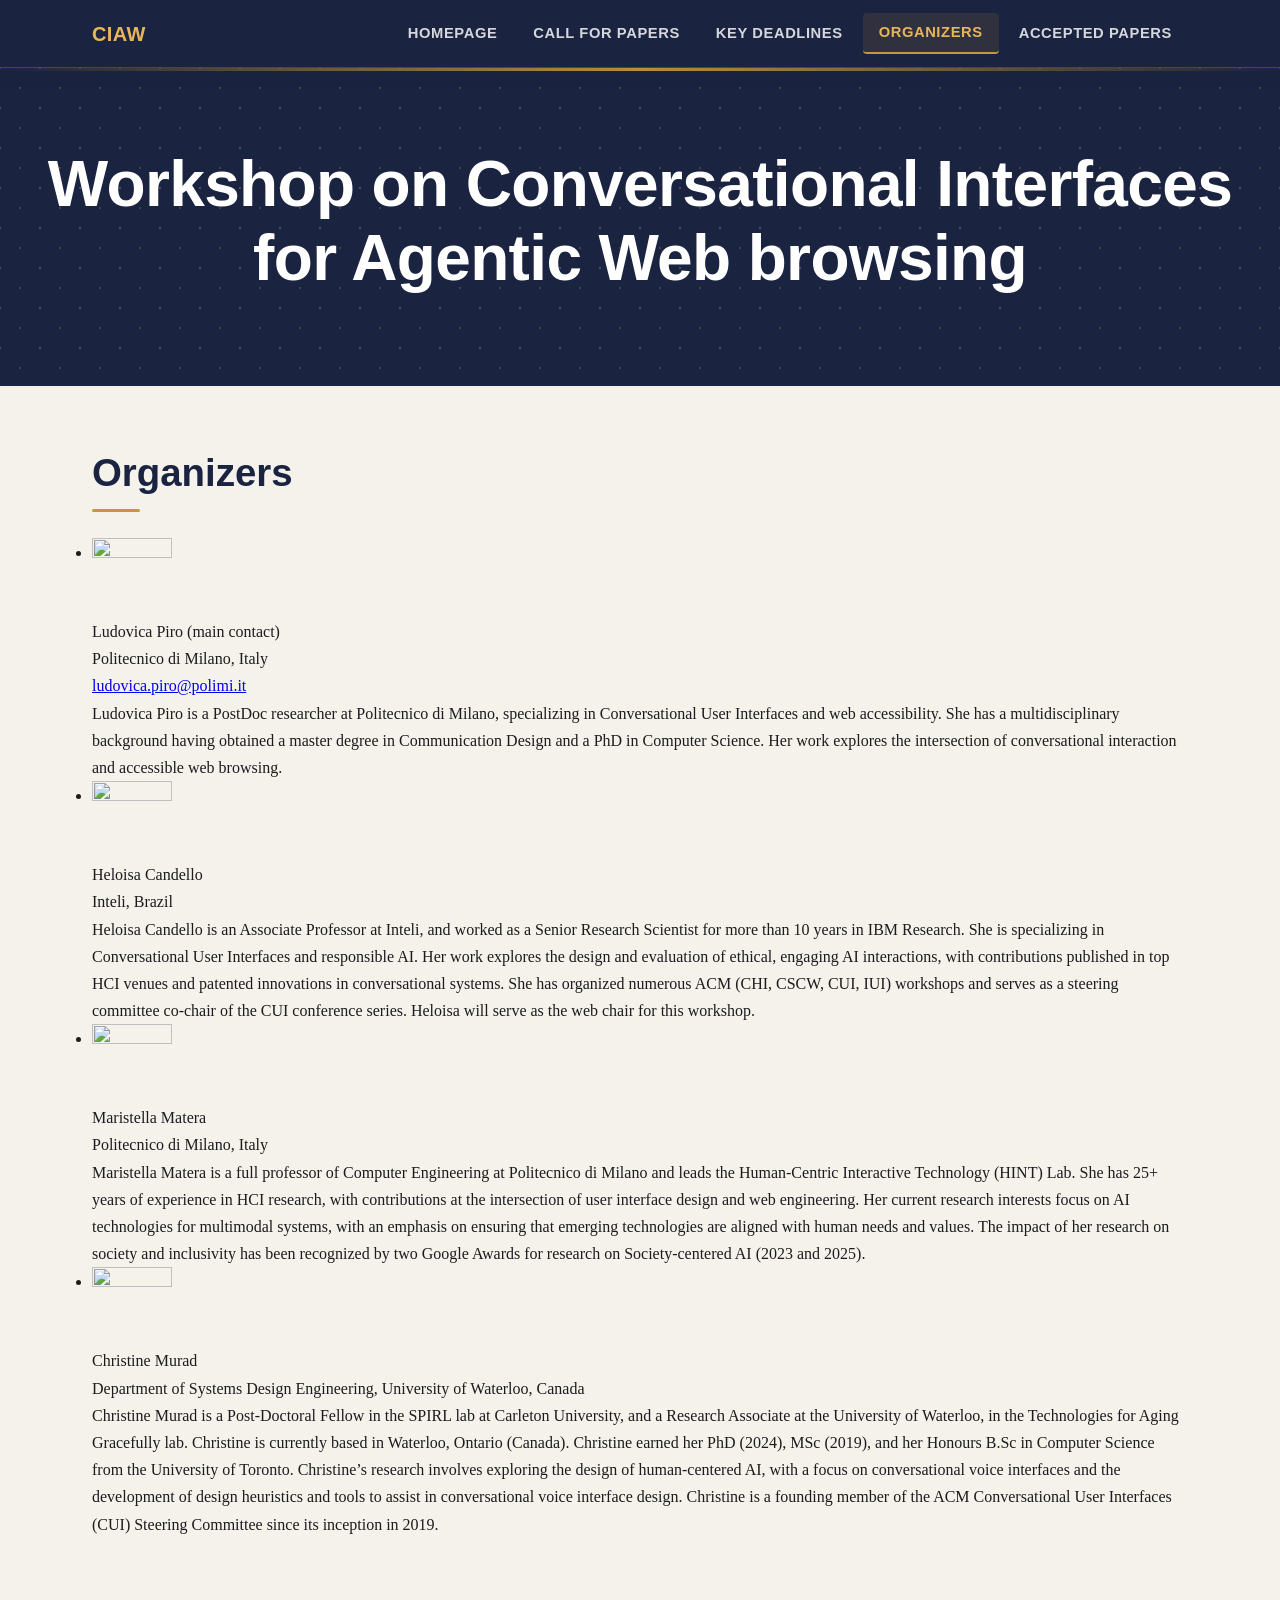
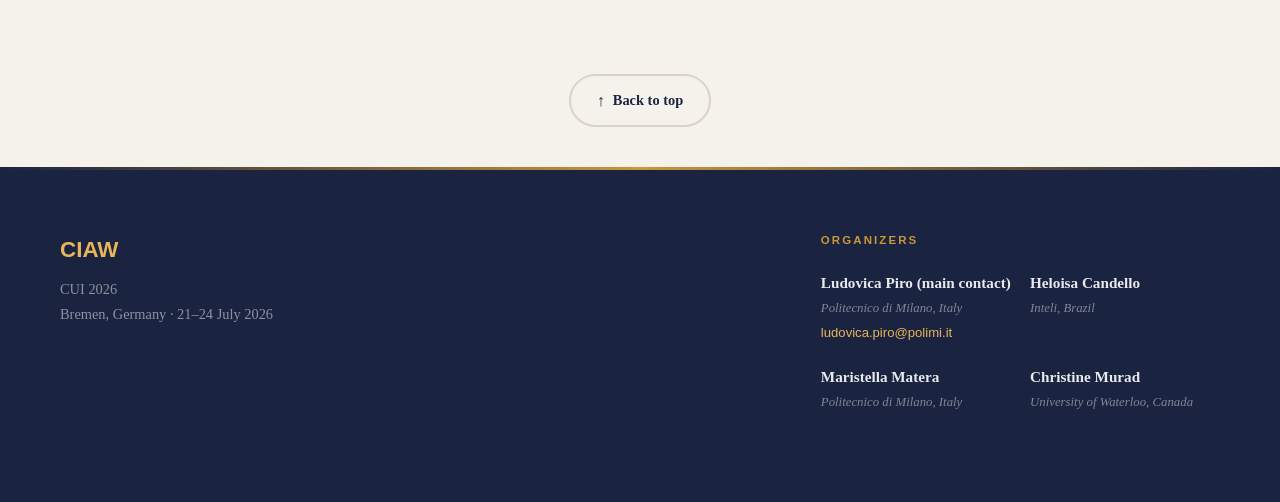
==== organizers.html @ 2f8a28eb "created organizers page" ====
<!DOCTYPE html>
<html lang="en">
<head>
  <meta charset="UTF-8" />
  <meta name="viewport" content="width=device-width, initial-scale=1.0" />
  <meta name="description" content="This workshop aims to advance a research agenda for understanding how to design inclusive conversational web browsing, identifying key design challenges, opportunities, and open questions for the CUI community." />
  <title>Workshop proceedings</title>
  <link rel="stylesheet" href="./stylesheet.css" />
</head>

<body>

  <!-- ── Skip Navigation (WCAG 2.4.1) ─────────────────────────── -->
  <a class="skip-link" href="#main-content">Skip to main content</a>

  <!-- ── Top Navigation ──────────────────────────────────────────── -->
  <nav class="site-nav">
    <div class="nav-inner">

      <!-- Site Name / Logo -->
      <a class="site-name" href="index.html" aria-label="Go to homepage">
        CIAW
      </a>

      <!-- Mobile Toggle -->
      <button
        class="nav-toggle"
        aria-controls="primary-nav-links"
        aria-expanded="false"
        aria-label="Toggle navigation menu"
        type="button"
      >
        <span class="icon-open"  aria-hidden="true">☰</span>
        <span class="icon-close" aria-hidden="true">✕</span>
      </button>

      <!-- Nav Links -->
      <ul class="nav-links" id="primary-nav-links" role="list">
        <li><a href="index.html" data-section="top">Homepage</a></li>
        <li><a href="index.html#call-for-papers" data-section="call-for-papers">Call for papers</a></li>
        <li><a href="index.html#key-deadlines" data-section="key-deadlines"> Key deadlines</a></li>
        <li><a href="organizers.html" data-page="organizers.html">Organizers</a></li>
        <li><a href="procedings.html" data-page="procedings.html">Accepted papers</a></li>
      </ul>

    </div>
  </nav>

  <!-- ── Hero Header ──────────────────────────────────────────────── -->
  <header class="site-header">
    <div class="header-inner">
       <!--<span class="header-eyebrow" aria-label="Conference edition">International Symposium · 2026 Edition</span>-->

      <h1 class="header-title">
        Workshop on Conversational Interfaces for Agentic Web browsing
      </h1>

      <!--<p class="header-subtitle">
        A premier venue for researchers and practitioners to share advances in interaction design,
        accessibility, and intelligent systems.
      </p>

      <div class="header-meta" aria-label="Event details">
        <span>15–17 September 2026</span>
        <span>Milan, Italy</span>
        <span>Hybrid Event</span>
      </div>-->
    </div>
  </header>

  <!-- ── Main Content ──────────────────────────────────────────────── -->
  <main id="main-content" class="site-main">
    
    <section
  id="organizers"
  class="content-section"
  aria-labelledby="organizers-heading"
>
<!--   <p class="section-label" aria-hidden="true">04 — The team</p> -->
  <h2 class="section-title" id="organizers-heading">Organizers</h2>

  <ul class="organizers-list" role="list">
    <li class="organizer-card">
      <img
        class="organizer-avatar"
        src="./images/Piro.JPEG"
        alt=""
        aria-hidden="true"
        width="80"
        height="80"
      >
      <div class="organizer-info">
        <p class="organizer-name">Ludovica Piro (main contact)</p>
        <p class="organizer-role">Politecnico di Milano, Italy</p>
        <a id="main-contact" href="mailto:ludovica.piro@polimi.it">
                ludovica.piro@polimi.it
              </a>
        <p class="organizer-bio">Ludovica Piro is a PostDoc researcher at Politecnico di Milano, specializing in Conversational User Interfaces and web accessibility. She has a multidisciplinary background having obtained a master degree in Communication Design and a PhD in Computer Science. Her work explores the intersection of conversational interaction and accessible web browsing.</p>
      </div>
    </li>

    <li class="organizer-card">
      <img
        class="organizer-avatar"
        src="./images/Candello.JPEG"
        alt=""
        aria-hidden="true"
        width="80"
        height="80"
      >
      <div class="organizer-info">
        <p class="organizer-name">Heloisa Candello</p>
        <p class="organizer-role">Inteli, Brazil</p>
        <p class="organizer-bio">Heloisa Candello is an Associate Professor at Inteli, and worked as a Senior Research Scientist for more than 10 years in IBM Research. She is specializing in Conversational User Interfaces and responsible AI. Her work explores the design and evaluation of ethical, engaging AI interactions, with contributions published in top HCI venues and patented innovations in conversational systems. She has organized numerous ACM (CHI, CSCW, CUI, IUI) workshops and serves as a steering committee co-chair of the CUI conference series. Heloisa will serve as the web chair for this workshop.</p>
      </div>
    </li>

    <li class="organizer-card">

         <img
        class="organizer-avatar"
        src="./images/Matera.JPEG"
        alt=""
        aria-hidden="true"
        width="80"
        height="80"
      >

        <div class="organizer-info">
            <p class="organizer-name">Maristella Matera</p>
            <p class="organizer-role">Politecnico di Milano, Italy</p>
            <p class="organizer-bio">Maristella Matera is a full professor of Computer Engineering at Politecnico di Milano and leads the Human-Centric Interactive Technology (HINT) Lab. She has 25+ years of experience in HCI research, with contributions at the intersection of user interface design and web engineering. Her current research interests focus on AI technologies for multimodal systems, with an emphasis on ensuring that emerging technologies are aligned with human needs and values. The impact of her research on society and inclusivity has been recognized by two Google Awards for research on Society-centered AI (2023 and 2025).</p>
          </div>
    </li>

    <li class="organizer-card">
      <img
        class="organizer-avatar"
        src="./images/Murad.JPEG"
        alt=""
        aria-hidden="true"
        width="80"
        height="80"
      >
      <div class="organizer-info">
        <p class="organizer-name">Christine Murad</p>
        <p class="organizer-role">Department of Systems Design Engineering, University of Waterloo, Canada</p>
        <p class="organizer-bio">Christine Murad is a Post-Doctoral Fellow in the SPIRL lab at Carleton University, and a Research Associate at the University of Waterloo, in the Technologies for Aging Gracefully lab. Christine is currently based in Waterloo, Ontario (Canada). Christine earned her PhD (2024), MSc (2019), and her Honours B.Sc in Computer Science from the University of Toronto. Christine’s research involves exploring the design of human-centered AI, with a focus on conversational voice interfaces and the development of design heuristics and tools to assist in conversational voice interface design. Christine is a founding member of the ACM Conversational User Interfaces (CUI) Steering Committee since its inception in 2019.</p>
      </div>
    </li>


    <!-- repeat for each organizer -->

  </ul>
</section>

  </main>

    <!-- ── Back to Top ─────────────────────────────────────────────── -->
  <div class="back-to-top-wrap">
    <a class="back-to-top" href="#" aria-label="Back to top of page">
      <span class="back-to-top-arrow" aria-hidden="true">↑</span>
      Back to top
    </a>
  </div>


  <!-- ── Footer ──────────────────────────────────────────────────── -->
  <footer class="site-footer" id="contacts-section" role="contentinfo">
    <div class="footer-inner">

      <div class="footer-top">

        <!-- Branding -->
        <div class="footer-brand">
          <p class="footer-brand-name">CIAW</p>
          <p class="footer-brand-desc">
            CUI 2026<br>
            Bremen, Germany · 21–24 July 2026
          </p>
        </div>

        <!-- Contacts -->
        <address>
          <p class="footer-contacts-title">Organizers</p>
          <ul class="contacts-list" role="list">

            <li class="contact-item">
              <span class="contact-name">Ludovica Piro <strong>(main contact)</strong></span>
              <span class="contact-role">Politecnico di Milano, Italy</span>
              <a class="contact-email" href="mailto:ludovica.piro@polimi.it">
                ludovica.piro@polimi.it
              </a>
            </li>

             <li class="contact-item">
              <span class="contact-name">Heloisa Candello</span>
              <span class="contact-role">Inteli, Brazil</span>
             <!--  <a class="contact-email" href="mailto:heloisacsp@gmail.com">
                heloisacsp@gmail.com
              </a> -->
            </li>

            <li class="contact-item">
              <span class="contact-name">Maristella Matera</span>
              <span class="contact-role">Politecnico di Milano, Italy</span>
             <!--  <a class="contact-email" href="mailto:maristella.matera@polimi.it">
                maristella.matera@polimi.it
              </a> -->
            </li>

            <li class="contact-item">
              <span class="contact-name">Christine Murad</span>
              <span class="contact-role">University of Waterloo, Canada</span>
             <!--  <a class="contact-email" href="mailto:c2murad@uwaterloo.ca">
                c2murad@uwaterloo.ca
              </a> -->
            </li>

          </ul>
        </address>

      </div>

    </div>
  </footer>


   <!-- ── Accessible Mobile Nav Script ──────────────────────────── -->
  <script>
    (function () {
      const toggle = document.querySelector('.nav-toggle');
      const navLinks = document.getElementById('primary-nav-links');

      if (!toggle || !navLinks) return;

      toggle.addEventListener('click', function () {
        const expanded = this.getAttribute('aria-expanded') === 'true';
        this.setAttribute('aria-expanded', String(!expanded));
        navLinks.classList.toggle('is-open', !expanded);
      });

      // Close menu on Escape
      document.addEventListener('keydown', function (e) {
        if (e.key === 'Escape' && navLinks.classList.contains('is-open')) {
          toggle.setAttribute('aria-expanded', 'false');
          navLinks.classList.remove('is-open');
          toggle.focus();
        }
      });

      // Close menu when a link is clicked (mobile)
      navLinks.querySelectorAll('a').forEach(function (link) {
        link.addEventListener('click', function () {
          toggle.setAttribute('aria-expanded', 'false');
          navLinks.classList.remove('is-open');
        });
      });
    })();

        // ── Active nav link ──────────────────

    (function () {
  const links = document.querySelectorAll('#primary-nav-links a[data-page]');

  function setActiveFromURL() {
    const currentPage = window.location.pathname.split('/').pop() || 'index.html';
    links.forEach(function (link) {
      if (link.getAttribute('data-page') === currentPage) {
        link.setAttribute('aria-current', 'page');
      } else {
        link.removeAttribute('aria-current');
      }
    });
  }

  setActiveFromURL();
  window.addEventListener('popstate', setActiveFromURL);
})();

  </script>

</body>
</html>
---- stylesheet.css ----
/* ─── Design Tokens ─────────────────────────────────────────── */
    :root {
      --clr-bg:          #F5F2EB;
      --clr-surface:     #FFFDF8;
      --clr-navy:        #1A2340;
      --clr-navy-light:  #263059;
      --clr-navy-xlight: #3e4b7d;
      --clr-gold:        #C9963A;
      --clr-gold-light:  #E8B55A;
      --clr-text:        #1C1C1E;
      --clr-text-muted:  #5A5A60;
      --clr-border:      #D9D4C7;
      --clr-focus:       #C9963A;

      /*--font-display:    'Playfair Display', Georgia, serif;*/
      --font-display: 'Manrope', 'Arial', sans-serif;
      --font-body:       'Source Serif 4', 'Georgia', serif;
      --font-mono:       'Manrope', 'Arial', sans-serif;

      --radius-sm:  4px;
      --radius-md:  8px;
      --radius-lg:  16px;

      --shadow-sm:  0 1px 3px rgba(26,35,64,0.08);
      --shadow-md:  0 4px 16px rgba(26,35,64,0.12);
      --shadow-lg:  0 12px 40px rgba(26,35,64,0.16);

      --nav-height: 68px;
    }

    /* ─── Reset & Base ──────────────────────────────────────────── */
    *, *::before, *::after {
      box-sizing: border-box;
      margin: 0;
      padding: 0;
    }

    html {
      scroll-behavior: smooth;
      font-size: 16px;
    }

    body {
      background-color: var(--clr-bg);
      color: var(--clr-text);
      font-family: var(--font-body);
      line-height: 1.7;
      -webkit-font-smoothing: antialiased;
    }

    img { max-width: 100%; height: auto; display: block; }

    /* ─── Focus Visible (WCAG 2.4.7) ───────────────────────────── */
    :focus-visible {
      outline: 3px solid var(--clr-focus);
      outline-offset: 3px;
      border-radius: var(--radius-sm);
    }

    /* Remove default focus for mouse users */
    :focus:not(:focus-visible) {
      outline: none;
    }

    /* ─── Skip Navigation Link (WCAG 2.4.1) ────────────────────── */
    .skip-link {
      position: absolute;
      top: -100%;
      left: 1rem;
      z-index: 9999;
      padding: 0.6rem 1.2rem;
      background: var(--clr-navy);
      color: #fff;
      font-family: var(--font-body);
      font-size: 0.9rem;
      font-weight: 600;
      border-radius: 0 0 var(--radius-md) var(--radius-md);
      text-decoration: none;
      transition: top 0.2s;
    }
    .skip-link:focus {
      top: 0;
    }



    /* ─── Google Fonts ──────────────────────────────────────────── */
    @import url('https://fonts.googleapis.com/css2?family=Playfair+Display:ital,wght@0,400;0,600;0,700;1,400&family=Source+Serif+4:ital,opsz,wght@0,8..60,300;0,8..60,400;0,8..60,600;1,8..60,300&family=JetBrains+Mono:wght@400;600&display=swap');

    /* ─── Top Navigation ────────────────────────────────────────── */
    .site-nav {
      position: sticky;
      top: 0;
      z-index: 100;
      height: var(--nav-height);
      background-color: var(--clr-navy);
      border-bottom: 1px solid rgba(201,150,58,0.3);
      box-shadow: var(--shadow-md);
    }

    .nav-inner {
      max-width: 1160px;
      margin: 0 auto;
      padding: 0 2rem;
      height: 100%;
      display: flex;
      align-items: center;
      justify-content: space-between;
      gap: 2rem;
    }

    .site-name {
      font-family: var(--font-display);
      font-size: 1.25rem;
      font-weight: 700;
      color: var(--clr-gold-light);
      text-decoration: none;
      letter-spacing: 0.02em;
      white-space: nowrap;
    }
    .site-name:hover { color: #fff; }

    /* Hamburger (mobile) */
    .nav-toggle {
      display: none;
      background: none;
      border: 2px solid var(--clr-gold-light);
      border-radius: var(--radius-sm);
      padding: 6px 10px;
      cursor: pointer;
      color: var(--clr-gold-light);
      font-size: 1.2rem;
      line-height: 1;
      transition: background 0.2s;
    }
    .nav-toggle:hover,
    .nav-toggle:focus-visible {
      background: rgba(201,150,58,0.15);
    }
    .nav-toggle[aria-expanded="true"] .icon-open  { display: none; }
    .nav-toggle[aria-expanded="false"] .icon-close { display: none; }

    .nav-links {
      display: flex;
      align-items: center;
      gap: 0.25rem;
      list-style: none;
    }

    .nav-links a {
      display: inline-block;
      padding: 0.45rem 1rem;
      font-family: var(--font-display);
      font-size: 0.92rem;
      font-weight: 600;
      color: rgba(255,255,255,0.82);
      text-decoration: none;
      letter-spacing: 0.04em;
      text-transform: uppercase;
      border-radius: var(--radius-sm);
      transition: color 0.2s, background 0.2s;
    }

    .nav-links a:hover,
    .nav-links a[aria-current="page"] {
      color: var(--clr-gold-light);
      background: rgba(201,150,58,0.12);
    }

    .nav-links a[aria-current="page"] {
      border-bottom: 2px solid var(--clr-gold);
    }

    /* ─── Hero / Header ─────────────────────────────────────────── */
    .site-header {
      background-color: var(--clr-navy);
      position: relative;
      overflow: hidden;
      padding: 5rem 2rem 4.5rem;
      text-align: center;
    }

    /* Subtle decorative pattern */
    /*.site-header::before {
      content: '';
      position: absolute;
      inset: 0;
      background-image:
        radial-gradient(circle at 20% 50%, rgba(201,150,58,0.2) 0%, transparent 55%),
        radial-gradient(circle at 80% 30%, rgba(201,150,58,0.2) 0%, transparent 50%);
      pointer-events: none;
    }*/
        .site-header::before {
      content: '';
      position: absolute;
      inset: 0;
      opacity: 0.2;
      background-image:
        radial-gradient(var(--clr-gold-light) 1px, transparent 1px),
        radial-gradient(var(--clr-bg) 1px, var(--clr-navy) 1px);
      background-size: 40px 40px;
      background-position: 0 0, 20px 20px;
      pointer-events: none;
    }



    /* Thin gold top border */
    .site-header::after {
      content: '';
      position: absolute;
      top: 0; left: 0; right: 0;
      height: 3px;
      background: linear-gradient(90deg, transparent, var(--clr-gold), transparent);
    }

    .header-inner {
      position: relative;
      max-width: 1400px;
      margin: 0 auto;
    }

    .header-eyebrow {
      display: inline-block;
      font-family: var(--font-mono);
      font-size: 0.78rem;
      font-weight: 600;
      letter-spacing: 0.18em;
      text-transform: uppercase;
      color: var(--clr-gold);
      border: 1px solid rgba(201,150,58,0.4);
      padding: 0.3rem 0.9rem;
      border-radius: 100px;
      margin-bottom: 1.8rem;
    }

    .header-title {
      font-family: var(--font-display);
      font-size: clamp(2.2rem, 6vw, 4rem);
      font-weight: 700;
      color: #FFFFFF;
      line-height: 1.15;
      letter-spacing: -0.01em;
      margin-bottom: 1.2rem;
      
    }

    .header-title em {
      font-style: italic;
      color: var(--clr-gold-light);
    }

    .header-subtitle {
      font-size: clamp(1rem, 2.5vw, 1.2rem);
      font-weight: 300;
      color: rgba(255,255,255,0.68);
      max-width: 560px;
      margin: 0 auto 2.4rem;
      line-height: 1.65;
    }

    .header-meta {
      display: flex;
      align-items: center;
      justify-content: center;
      flex-wrap: wrap;
      gap: 1.5rem;
      font-family: var(--font-mono);
      font-size: 0.82rem;
      color: rgba(255,255,255,0.5);
    }

    .header-meta span {
      display: flex;
      align-items: center;
      gap: 0.4rem;
    }

    .header-meta span::before {
      content: '◆';
      color: var(--clr-gold);
      font-size: 0.5rem;
    }

    /* ─── Main Layout ───────────────────────────────────────────── */
    .site-main {
      max-width: 1160px;
      margin: 0 auto;
      padding: 4rem 2rem 6rem;
      display: flex;
      flex-direction: column;
      gap: 5rem;
    }

    /* ─── Section Shared Styles ─────────────────────────────────── */
    .content-section {
      scroll-margin-top: calc(var(--nav-height) + 1.5rem);
    }

    .section-label {
      font-family: var(--font-mono);
      font-size: 0.72rem;
      font-weight: 600;
      letter-spacing: 0.2em;
      text-transform: uppercase;
      color: var(--clr-gold);
      margin-bottom: 0.6rem;
    }

    .section-title {
      font-family: var(--font-display);
      font-size: clamp(1.6rem, 4vw, 2.4rem);
      font-weight: 700;
      color: var(--clr-navy);
      line-height: 1.2;
      margin-bottom: 1.6rem;
      position: relative;
      padding-bottom: 1rem;
    }

    .section-title::after {
      content: '';
      position: absolute;
      bottom: 0; left: 0;
      width: 48px;
      height: 3px;
      background: var(--clr-gold);
      border-radius: 2px;
    }

    .section-subtitle {
      font-family: var(--font-display);
      font-size: clamp(1.6rem, 2.7vw, 2.4rem);
      font-weight: 700;
      color: var(--clr-navy);
      position: relative;
      margin-top: 2rem;
    }

    .section-body {
      font-size: 1.05rem;
      color: var(--clr-text);
      line-height: 1.8;
      max-width: 80ch;
    }

    .section-body p + p {
      margin-top: 1rem;
    }

    /* ─── Section: Motivation ───────────────────────────────────── */
    #motivation {
      /*display: grid;
      grid-template-columns: 1fr 1fr;*/
      gap: 3rem 4rem;
      align-items: start;
    }

    #motivation .section-header { grid-column: 1 / -1; }

    .motivation-text { grid-column: 1 / 2; }
    .motivation-highlight {
      grid-column: 2 / 3;
      background: var(--clr-navy);
      border-radius: var(--radius-lg);
      padding: 2rem 2.2rem;
      color: rgba(255,255,255,0.85);
      position: relative;
      overflow: hidden;
    }

    .motivation-highlight::before {
      /*content: '"';*/
      position: absolute;
      top: -0.5rem; left: 1rem;
      font-family: var(--font-display);
      font-size: 8rem;
      color: rgba(201,150,58,0.15);
      line-height: 1;
      pointer-events: none;
      aria-hidden: true;
    }

    .motivation-quote {
      /*font-family: var(--font-display);*/
      font-weight: regular;
      font-size: 1.15rem;
      line-height: 1.65;
      color: rgba(255,255,255,0.9);
      position: relative;
      z-index: 1;
    }

    .motivation-quote-attr {
      display: block;
      margin-top: 1rem;
      font-family: var(--font-mono);
      font-style: normal;
      font-size: 0.78rem;
      letter-spacing: 0.1em;
      color: var(--clr-gold-light);
    }

    /* ─── Section: Call for Papers ──────────────────────────────── */
    .main-lists{
      margin-top: 1rem;
      margin-bottom: 1rem;
      padding-inline-start: 40px;
    }

    #call-for-papers .topics-grid {
      margin-top: 2rem;
      display: grid;
      grid-template-columns: repeat(auto-fill, minmax(230px, 1fr));
      gap: 1rem;
    }

    .topic-card {
      background: var(--clr-surface);
      border: 1px solid var(--clr-border);
      border-radius: var(--radius-md);
      padding: 1.4rem 1.6rem;
      transition: border-color 0.2s, box-shadow 0.2s, transform 0.2s;
    }

    .topic-card:hover {
      border-color: var(--clr-gold);
      box-shadow: var(--shadow-md);
      transform: translateY(-2px);
    }

    .topic-icon {
      font-size: 1.6rem;
      margin-bottom: 0.7rem;
      display: block;
    }

    .topic-name {
      font-family: var(--font-display);
      font-size: 1rem;
      font-weight: 600;
      color: var(--clr-navy);
      margin-bottom: 0.4rem;
    }

    .topic-desc {
      font-size: 0.88rem;
      color: var(--clr-text-muted);
      line-height: 1.55;
    }

    .cfp-cta {
      margin-top: 2.5rem;
      display: flex;
      align-items: center;
      gap: 1rem;
      flex-wrap: wrap;
    }

    .btn-primary {
      display: inline-flex;
      align-items: center;
      gap: 0.5rem;
      padding: 0.75rem 1.8rem;
      background: var(--clr-navy);
      color: #fff;
      font-family: var(--font-display);
      font-size: 0.95rem;
      font-weight: 600;
      text-decoration: none;
      border-radius: var(--radius-md);
      border: 2px solid var(--clr-navy);
      cursor: pointer;
      transition: background 0.2s, color 0.2s, transform 0.15s;
    }

    .btn-primary:hover {
      background: var(--clr-navy-light);
      transform: translateY(-1px);
    }

    .btn-outline {
      display: inline-flex;
      align-items: center;
      gap: 0.5rem;
      padding: 0.75rem 1.8rem;
      background: transparent;
      color: var(--clr-navy);
      font-family: var(--font-display);
      font-size: 0.95rem;
      font-weight: 600;
      text-decoration: none;
      border-radius: var(--radius-md);
      border: 2px solid var(--clr-navy);
      cursor: pointer;
      transition: background 0.2s, color 0.2s, transform 0.15s;
    }

    .btn-outline:hover {
      background: var(--clr-navy);
      color: #fff;
      transform: translateY(-1px);
    }

        /* ─── Workshop Timeline ─────────────────────────────────────── */
    .timeline-section {
      margin-top: 3rem;
    }
 
    .timeline-intro {
      font-size: 1rem;
      margin-bottom: 2rem;
      max-width: 64ch;
    }
 
    .timeline {
      position: relative;
      list-style: none;
      padding-left: 0;
      max-width: 840px;
    }
 
    /* Vertical rule */
    .timeline::before {
      content: '';
      position: absolute;
      top: 12px;
      left: 11px;
      width: 2px;
      bottom: 12px;
      background: linear-gradient(to bottom, var(--clr-navy-xlight), var(--clr-gold));
      border-radius: 2px;
    }
 
    .timeline-item {
      position: relative;
      padding: 0 0 2rem 3rem;
      display: block;
    }
 
    .timeline-item:last-child {
      padding-bottom: 0;
    }
 
    /* Dot */
    .timeline-item::before {
      content: '';
      position: absolute;
      left: 5px;
      top: 5px;
      width: 14px;
      height: 14px;
      border-radius: 50%;
      background: var(--clr-surface);
      border: 2px solid var(--clr-gold);
      z-index: 1;
    }
 
    .timeline-item.timeline-break::before {
      background: var(--clr-border);
      border-color: var(--clr-border);
    }
 
    .timeline-content {
      padding: 1rem 1.4rem;
      background: var(--clr-surface);
      border: 1px solid var(--clr-border);
      border-radius: var(--radius-md);
      transition: border-color 0.2s, box-shadow 0.2s;
    }
 
    .timeline-item:not(.timeline-break) .timeline-content:hover {
      border-color: var(--clr-gold);
      box-shadow: var(--shadow-sm);
    }
 
    .timeline-item.timeline-break .timeline-content {
      background: transparent;
      border-style: dashed;
    }
 
    .timeline-duration {
      display: inline-block;
      font-family: var(--font-mono);
      font-size: 0.72rem;
      font-weight: 600;
      letter-spacing: 0.08em;
      color: var(--clr-navy-xlight);
      margin-bottom: 0.3rem;
    }
 
    .timeline-title {
      font-family: var(--font-display);
      font-size: 1rem;
      font-weight: 600;
      color: var(--clr-navy);
      margin-bottom: 0.4rem;
    }
 
    .timeline-item.timeline-break .timeline-title {
      color: var(--clr-text-muted);
    }
 
    .timeline-desc {
      font-size: 0.9rem;
      color: var(--clr-text-muted);
      line-height: 1.6;
    }


    /* ─── Section: Key Deadlines ────────────────────────────────── */
    #key-deadlines .deadlines-table-wrap {
      margin-top: 2rem;
      overflow-x: auto;
      border-radius: var(--radius-lg);
      border: 1px solid var(--clr-border);
      box-shadow: var(--shadow-sm);
    }

    .deadlines-table {
      width: 100%;
      border-collapse: collapse;
      background: var(--clr-surface);
      font-size: 0.97rem;
    }

    .deadlines-table caption {
      /* Visually hidden but available to screen readers */
      position: absolute;
      width: 1px; height: 1px;
      padding: 0; margin: -1px;
      overflow: hidden;
      clip: rect(0,0,0,0);
      white-space: nowrap;
      border: 0;
    }

    .deadlines-table thead {
      background: var(--clr-navy);
      color: #fff;
    }

    .deadlines-table th {
      padding: 1rem 1.5rem;
      text-align: left;
      font-family: var(--font-display);
      font-size: 0.78rem;
      font-weight: 600;
      letter-spacing: 0.12em;
      text-transform: uppercase;
    }

    .deadlines-table td {
      padding: 1rem 1.5rem;
      border-bottom: 1px solid var(--clr-border);
      vertical-align: top;
    }

    .deadlines-table tbody tr:last-child td {
      border-bottom: none;
    }

    .deadlines-table tbody tr:hover {
      background: rgba(201,150,58,0.05);
    }

    .deadline-event {
      font-weight: 600;
      color: var(--clr-navy);
    }

    .deadline-note {
      font-size: 0.85rem;
      color: var(--clr-text-muted);
      margin-top: 0.15rem;
    }

    .deadline-date {
      font-family: var(--font-mono);
      font-size: 0.9rem;
      font-weight: 600;
      white-space: nowrap;
    }

    .badge {
      display: inline-block;
      padding: 0.2rem 0.7rem;
      border-radius: 100px;
      font-family: var(--font-mono);
      font-size: 0.72rem;
      font-weight: 600;
      letter-spacing: 0.05em;
      text-transform: uppercase;
    }

    .badge-upcoming { background: #FEF3CD; color: #92680A; }
    .badge-open     { background: #D4EDDA; color: #195C2A; }
    .badge-closed   { background: #F2F2F2; color: #6C757D; }

    /* ─── Footer ────────────────────────────────────────────────── */
    .site-footer {
      background-color: var(--clr-navy);
      color: rgba(255,255,255,0.75);
      padding: 4rem 2rem 2.5rem;
      position: relative;
      
    }

    address{font-style: normal;}

    .site-footer::before {
      content: '';
      position: absolute;
      top: 0; left: 0; right: 0;
      height: 3px;
      background: linear-gradient(90deg, transparent, var(--clr-gold), transparent);
    }

    .footer-inner {
      max-width: 1160px;
      margin: 0 auto;
    }

    .footer-top {
      display: grid;
      grid-template-columns: 1fr auto;
      gap: 3rem;
      margin-bottom: 3rem;
      align-items: start;
    }

    .footer-brand-name {
      font-family: var(--font-display);
      font-size: 1.4rem;
      font-weight: 700;
      color: var(--clr-gold-light);
      margin-bottom: 0.5rem;
    }

    .footer-brand-desc {
      font-size: 0.9rem;
      color: rgba(255,255,255,0.5);
      max-width: 36ch;
      min-width: 27ch;
    }

    .footer-contacts-title {
      font-family: var(--font-mono);
      font-weight: 700;
      font-size: 0.72rem;
      letter-spacing: 0.18em;
      text-transform: uppercase;
      color: var(--clr-gold);
      margin-bottom: 1.2rem;
    }

    .contacts-list {
      list-style: none;
      display: grid;
      grid-template-columns: 1fr 1fr;
      gap: 1.2rem;
    }

    .contact-item {
      display: flex;
      flex-direction: column;
      gap: 0.15rem;
    }

    .contact-name {
      font-weight: 600;
      color: rgba(255,255,255,0.9);
      font-size: 0.95rem;
    }

    .contact-role {
      font-size: 0.8rem;
      color: rgba(255,255,255,0.45);
      font-style: italic;
    }

    .contact-email {
      font-family: var(--font-mono);
      font-weight: 400;
      font-size: 0.82rem;
      color: var(--clr-gold-light);
      text-decoration: none;
      transition: color 0.2s;
    }

    .contact-email:hover {
      color: #fff;
      text-decoration: underline;
    }

    .contact-bio {
  font-size: 0.82rem;
  color: rgba(255,255,255,0.45);
  line-height: 1.55;
  margin-top: 0.35rem;
  padding-top: 0.35rem;
  border-top: 1px solid rgba(255,255,255,0.08);
}

    .footer-bottom {
      padding-top: 2rem;
      border-top: 1px solid rgba(255,255,255,0.1);
      display: flex;
      flex-wrap: wrap;
      gap: 1rem;
      align-items: center;
      justify-content: space-between;
      font-size: 0.82rem;
      color: rgba(255,255,255,0.35);
    }

    /* ─── Responsive ────────────────────────────────────────────── */
    @media (max-width: 768px) {
      .nav-toggle { display: flex; }

      .nav-links {
        display: none;
        position: absolute;
        top: var(--nav-height);
        left: 0; right: 0;
        background: var(--clr-navy-light);
        flex-direction: column;
        gap: 0;
        padding: 0.5rem 0;
        box-shadow: var(--shadow-lg);
        border-top: 1px solid rgba(201,150,58,0.2);
      }

      .nav-links.is-open {
        display: flex;
      }

      .nav-links li { width: 100%; }

      .nav-links a {
        display: block;
        padding: 0.85rem 1.5rem;
        border-radius: 0;
        font-size: 1rem;
        border-bottom: 1px solid rgba(255,255,255,0.05);
      }

      .nav-links a[aria-current="page"] {
        border-bottom: 1px solid rgba(255,255,255,0.05);
        border-left: 3px solid var(--clr-gold);
      }

      #motivation {
        grid-template-columns: 1fr;
      }
      .motivation-text,
      .motivation-highlight {
        grid-column: 1 / -1;
      }

      .footer-top {
        grid-template-columns: 1fr;
      }
    }

    @media (max-width: 480px) {
      .site-main { padding: 3rem 1.25rem 4rem; gap: 3.5rem; }
      .site-header { padding: 3.5rem 1.25rem 3rem; }
    }

        /* ─── Back to Top ───────────────────────────────────────────── */
    .back-to-top-wrap {
      display: flex;
      justify-content: center;
      padding: 2.5rem 2rem;
      background: var(--clr-bg);
    }
 
    .back-to-top {
      display: inline-flex;
      align-items: center;
      gap: 0.5rem;
      padding: 0.7rem 1.6rem;
      background: transparent;
      color: var(--clr-navy);
      font-family: var(--font-body);
      font-size: 0.9rem;
      font-weight: 600;
      text-decoration: none;
      border: 2px solid var(--clr-border);
      border-radius: 100px;
      transition: border-color 0.2s, background 0.2s, color 0.2s, transform 0.2s;
    }
 
    .back-to-top:hover {
      border-color: var(--clr-gold);
      background: var(--clr-navy);
      color: var(--clr-gold-light);
      transform: translateY(-2px);
    }
 
    .back-to-top-arrow {
      display: inline-block;
      font-size: 1rem;
      transition: transform 0.2s;
    }
 
    .back-to-top:hover .back-to-top-arrow {
      transform: translateY(-3px);
    }


    /* ─── Print ─────────────────────────────────────────────────── */
    @media print {
      .site-nav, .skip-link, .nav-toggle, .back-to-top-wrap { display: none; }
      .site-header { padding: 2rem; }
      .site-main   { padding: 2rem; }
      .site-footer { padding: 2rem; }
      .deadlines-table th { background: #333; -webkit-print-color-adjust: exact; }
    }
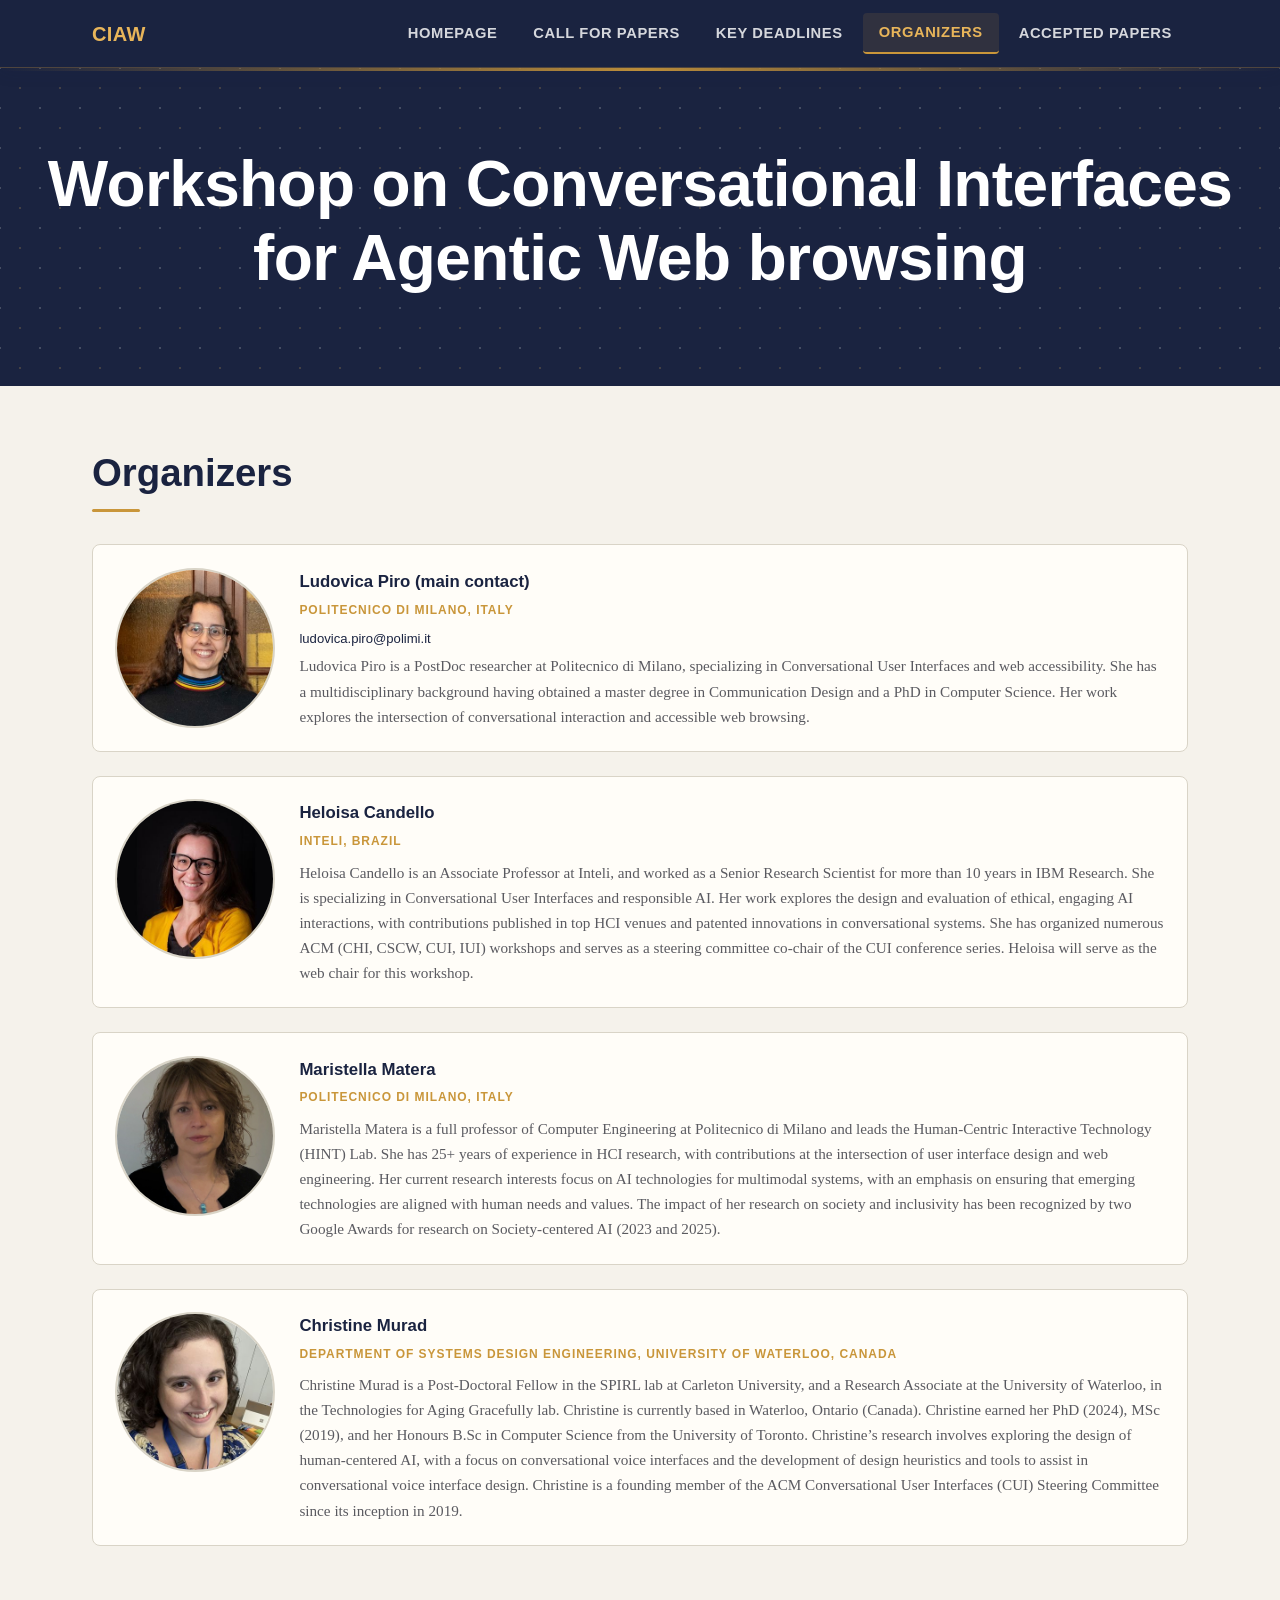
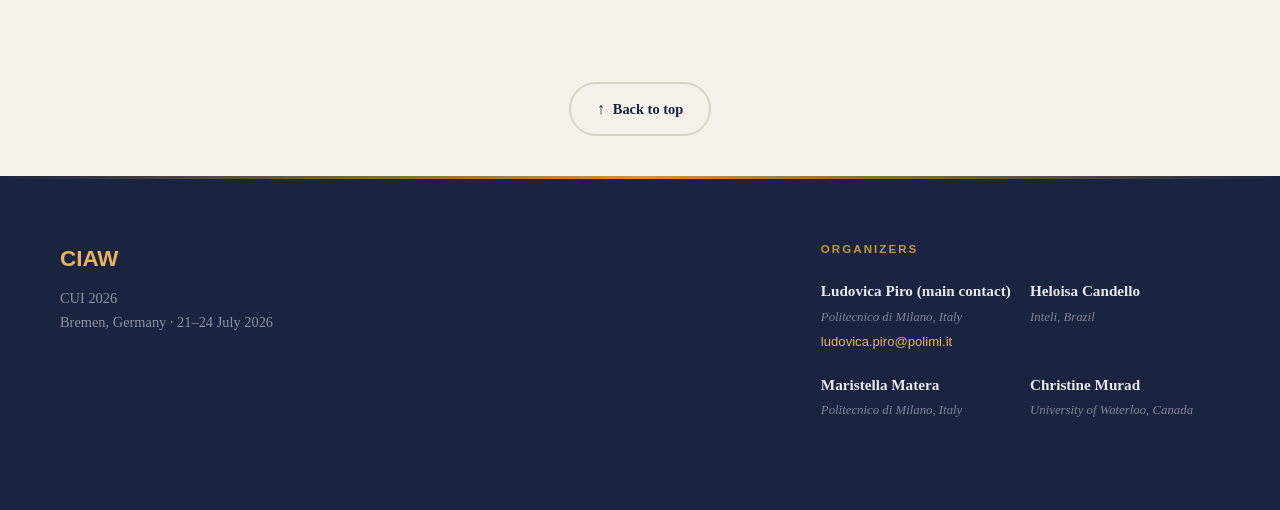
==== commit df247488: "fixed page title" ====
--- a/organizers.html
+++ b/organizers.html
@@ -4,7 +4,7 @@
   <meta charset="UTF-8" />
   <meta name="viewport" content="width=device-width, initial-scale=1.0" />
   <meta name="description" content="This workshop aims to advance a research agenda for understanding how to design inclusive conversational web browsing, identifying key design challenges, opportunities, and open questions for the CUI community." />
-  <title>Workshop proceedings</title>
+  <title>Workshop organizers</title>
   <link rel="stylesheet" href="./stylesheet.css" />
 </head>
 
--- a/stylesheet.css
+++ b/stylesheet.css
@@ -698,6 +698,78 @@
     .badge-open     { background: #D4EDDA; color: #195C2A; }
     .badge-closed   { background: #F2F2F2; color: #6C757D; }
 
+    /* ─── Organizers Section ────────────────────────────────────── */
+.organizers-list {
+  list-style: none;
+  display: flex;
+  flex-direction: column;
+  gap: 1.5rem;
+  margin-top: 2rem;
+}
+
+.organizer-card {
+  display: flex;
+  gap: 1.5rem;
+  align-items: flex-start;
+  background: var(--clr-surface);
+  border: 1px solid var(--clr-border);
+  border-radius: var(--radius-md);
+  padding: 1.4rem;
+  transition: border-color 0.2s, box-shadow 0.2s;
+}
+
+.organizer-card:hover {
+  border-color: var(--clr-gold);
+  box-shadow: var(--shadow-sm);
+}
+
+.organizer-avatar {
+  flex-shrink: 0;
+  width: 10em;
+  height: 10em;
+  border-radius: 50%;
+  object-fit: cover;
+  background: var(--clr-navy-light);
+  border: 2px solid var(--clr-border);
+}
+
+.organizer-info {
+  display: flex;
+  flex-direction: column;
+  gap: 0.2rem;
+}
+
+.organizer-name {
+  font-family: var(--font-display);
+  font-size: 1.05rem;
+  font-weight: 700;
+  color: var(--clr-navy);
+}
+
+.organizer-role {
+  font-family: var(--font-mono);
+  font-size: 0.75rem;
+  font-weight: 600;
+  letter-spacing: 0.08em;
+  text-transform: uppercase;
+  color: var(--clr-gold);
+  margin-bottom: 0.3rem;
+}
+
+.organizer-bio {
+  font-size: 0.95rem;
+  color: var(--clr-text-muted);
+  line-height: 1.65;
+}
+
+@media (max-width: 480px) {
+  .organizer-card {
+    flex-direction: column;
+    align-items: center;
+    text-align: center;
+  }
+}
+
     /* ─── Footer ────────────────────────────────────────────────── */
     .site-footer {
       background-color: var(--clr-navy);
@@ -802,6 +874,19 @@
   padding-top: 0.35rem;
   border-top: 1px solid rgba(255,255,255,0.08);
 }
+
+#main-contact {
+      font-family: var(--font-mono);
+      font-weight: 400;
+      font-size: 0.82rem;
+      color: var(--clr-navy);
+      text-decoration: none;
+      transition: color 0.2s;
+    }
+    #main-contact:hover {
+      color: var(--clr-focus);
+      text-decoration: underline;
+    }
 
     .footer-bottom {
       padding-top: 2rem;
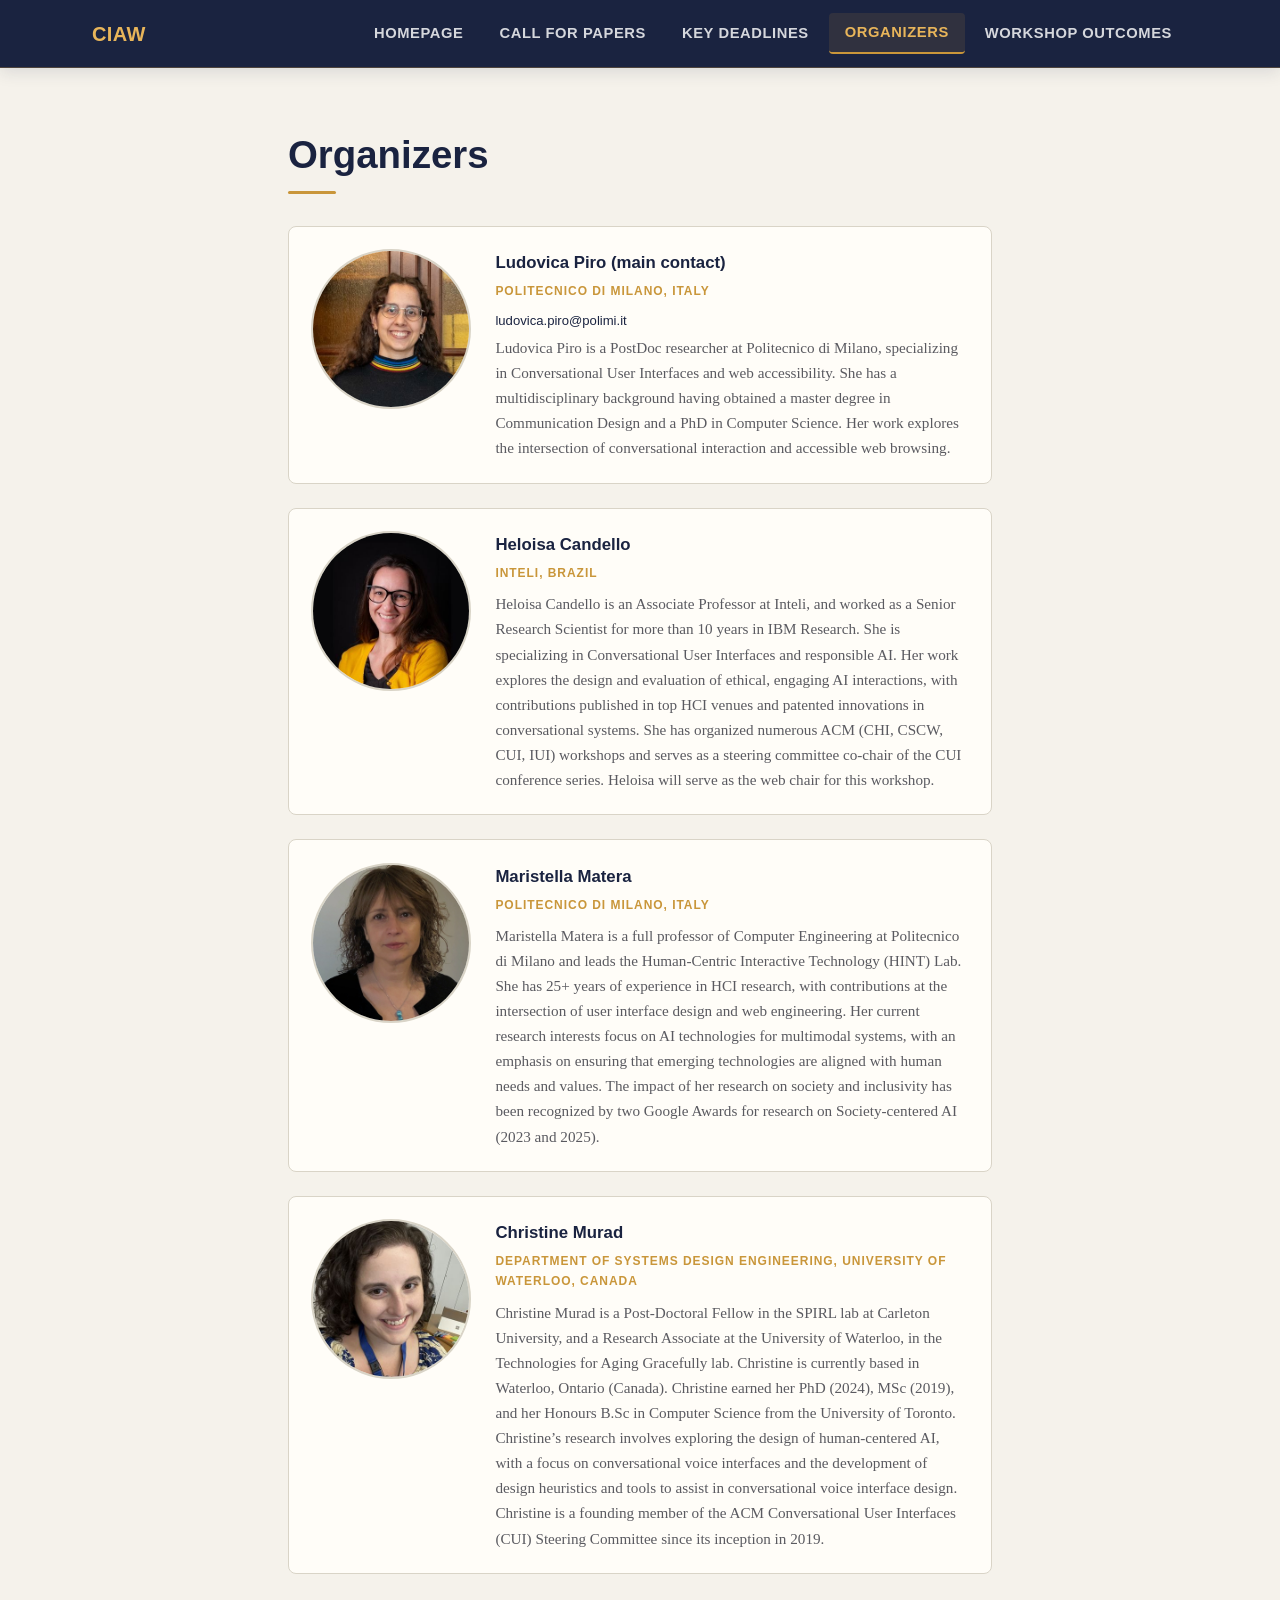
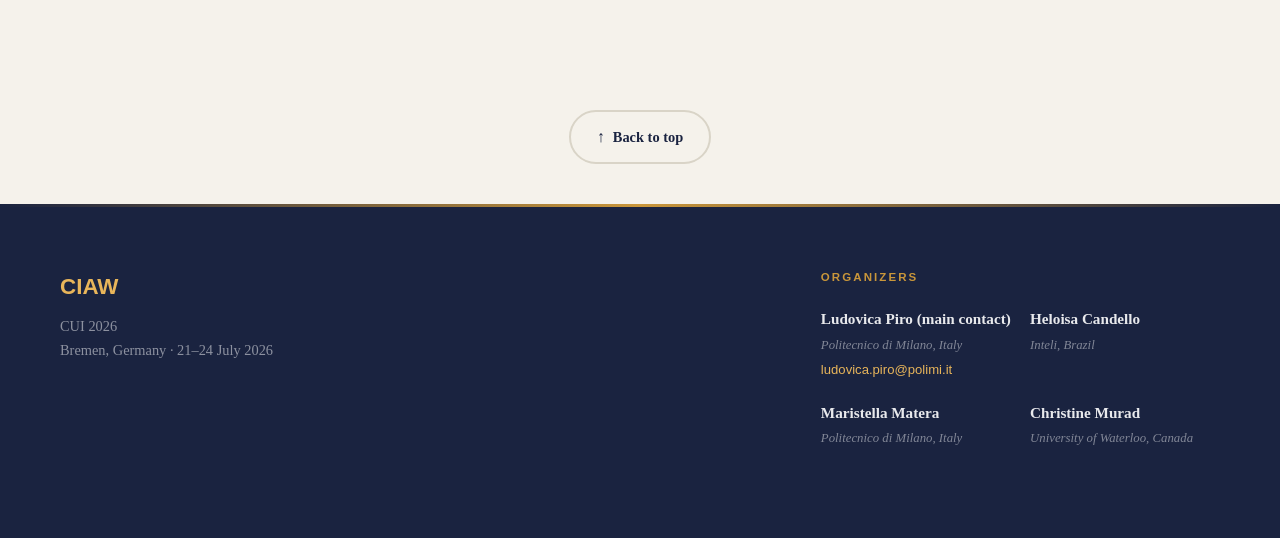
==== commit e2836206: "edited stylesheet to change main width, changed the link pointing to workshop outcomes" ====
--- a/organizers.html
+++ b/organizers.html
@@ -40,33 +40,11 @@
         <li><a href="index.html#call-for-papers" data-section="call-for-papers">Call for papers</a></li>
         <li><a href="index.html#key-deadlines" data-section="key-deadlines"> Key deadlines</a></li>
         <li><a href="organizers.html" data-page="organizers.html">Organizers</a></li>
-        <li><a href="procedings.html" data-page="procedings.html">Accepted papers</a></li>
+        <li><a href="workshop_outcomes.html" data-page="workshop_outcomes.html">Workshop outcomes</a></li>
       </ul>
 
     </div>
   </nav>
-
-  <!-- ── Hero Header ──────────────────────────────────────────────── -->
-  <header class="site-header">
-    <div class="header-inner">
-       <!--<span class="header-eyebrow" aria-label="Conference edition">International Symposium · 2026 Edition</span>-->
-
-      <h1 class="header-title">
-        Workshop on Conversational Interfaces for Agentic Web browsing
-      </h1>
-
-      <!--<p class="header-subtitle">
-        A premier venue for researchers and practitioners to share advances in interaction design,
-        accessibility, and intelligent systems.
-      </p>
-
-      <div class="header-meta" aria-label="Event details">
-        <span>15–17 September 2026</span>
-        <span>Milan, Italy</span>
-        <span>Hybrid Event</span>
-      </div>-->
-    </div>
-  </header>
 
   <!-- ── Main Content ──────────────────────────────────────────────── -->
   <main id="main-content" class="site-main">
--- a/stylesheet.css
+++ b/stylesheet.css
@@ -285,7 +285,7 @@
 
     /* ─── Main Layout ───────────────────────────────────────────── */
     .site-main {
-      max-width: 1160px;
+      max-width: 96ch;
       margin: 0 auto;
       padding: 4rem 2rem 6rem;
       display: flex;
@@ -296,6 +296,8 @@
     /* ─── Section Shared Styles ─────────────────────────────────── */
     .content-section {
       scroll-margin-top: calc(var(--nav-height) + 1.5rem);
+      max-width: 96ch;
+      /* align-self: center; */
     }
 
     .section-label {
@@ -342,7 +344,7 @@
       font-size: 1.05rem;
       color: var(--clr-text);
       line-height: 1.8;
-      max-width: 80ch;
+      max-width: 96ch;
     }
 
     .section-body p + p {
@@ -456,6 +458,10 @@
       align-items: center;
       gap: 1rem;
       flex-wrap: wrap;
+    }
+
+    #download-slide-btn {
+      margin-bottom: 2.5rem;
     }
 
     .btn-primary {
@@ -616,6 +622,8 @@
       border-radius: var(--radius-lg);
       border: 1px solid var(--clr-border);
       box-shadow: var(--shadow-sm);
+      width: 100%;
+      align-self: stretch;
     }
 
     .deadlines-table {
@@ -769,6 +777,180 @@
     text-align: center;
   }
 }
+
+/* -------------- Workshop outcomes --------- */
+/* 1 — cursor signals images are clickable */
+.gallery-item img {
+  cursor: zoom-in;
+}
+
+/* .gallery-item:focus-visible {
+      outline: 3px solid var(--clr-focus);
+      outline-offset: 3px;
+    } */
+
+/* 2 — dark navy overlay */
+.lightbox {
+  display: none;
+  position: fixed;
+  inset: 0;
+  z-index: 500;
+  background: rgba(26, 35, 64, 0.93); /* --clr-navy at 93% */
+  backdrop-filter: blur(4px);
+  align-items: center;
+  justify-content: center;
+  padding: 1.5rem;
+}
+.lightbox.is-open { display: flex; animation: lb-fade-in 0.22s ease; }
+
+/* 3 — centred panel, arrows, caption, close button (see file for full block) */
+
+    .lightbox {
+      /* Hidden until JS adds .is-open */
+      display: none;
+      position: fixed;
+      inset: 0;
+      z-index: 500;
+      /* Dark navy overlay following site palette */
+      background: rgba(26, 35, 64, 0.93);
+      backdrop-filter: blur(4px);
+      -webkit-backdrop-filter: blur(4px);
+      /* Flex: centre the content panel */
+      align-items: center;
+      justify-content: center;
+      padding: 1.5rem;
+    }
+ 
+    .lightbox.is-open {
+      display: flex;
+      animation: lb-fade-in 0.22s ease;
+    }
+ 
+    @keyframes lb-fade-in {
+      from { opacity: 0; }
+      to   { opacity: 1; }
+    }
+ 
+    /* ── Content panel ─────────────────────────────────────────── */
+    .lightbox-panel {
+      position: relative;
+      display: flex;
+      align-items: center;
+      justify-content: center;
+      gap: 1.25rem;
+      width: 100%;
+      max-width: 1100px;
+    }
+ 
+    /* ── Centre column: image + caption ───────────────────────── */
+    .lightbox-centre {
+      display: flex;
+      flex-direction: column;
+      align-items: center;
+      gap: 1rem;
+      min-width: 0;
+      flex: 1;
+    }
+ 
+    .lightbox-img {
+      display: block;
+      max-width: 100%;
+      max-height: 80vh;
+      object-fit: contain;
+      border-radius: var(--radius-md);
+      box-shadow: var(--shadow-lg);
+      animation: lb-zoom-in 0.22s ease;
+    }
+ 
+    @keyframes lb-zoom-in {
+      from { transform: scale(0.95); opacity: 0; }
+      to   { transform: scale(1);    opacity: 1; }
+    }
+ 
+    .lightbox-caption {
+      font-family: var(--font-body);
+      font-size: 0.92rem;
+      color: rgba(255, 255, 255, 0.75);
+      text-align: center;
+      max-width: 60ch;
+      line-height: 1.55;
+    }
+ 
+    .lightbox-counter {
+      font-family: var(--font-mono);
+      font-size: 0.75rem;
+      letter-spacing: 0.1em;
+      color: var(--clr-gold);
+      margin-top: 0.1rem;
+    }
+ 
+    /* ── Prev / Next arrows ────────────────────────────────────── */
+    .lightbox-arrow {
+      flex-shrink: 0;
+      display: flex;
+      align-items: center;
+      justify-content: center;
+      width: 48px;
+      height: 48px;
+      background: var(--clr-navy);
+      border: 1.5px solid var(--clr-surface);
+      border-radius: 50%;
+      color: var(--clr-surface);
+      font-size: 1.25rem;
+      line-height: 1;
+      cursor: pointer;
+      text-decoration: none;
+      transition: background 0.2s, border-color 0.2s, color 0.2s, transform 0.15s;
+      user-select: none;
+    }
+ 
+    .lightbox-arrow:hover {
+      background: var(--clr-gold);
+      border-color: var(--clr-gold);
+      color: var(--clr-navy);
+      transform: scale(1.08);
+    }
+ 
+    .lightbox-arrow:focus-visible {
+      outline: 3px solid var(--clr-focus);
+      outline-offset: 3px;
+    }
+ 
+    /* ── Close button ──────────────────────────────────────────── */
+    .lightbox-close {
+      position: absolute;
+      top: -0.1rem;
+      right: 0rem;
+      /* On smaller screens sit at viewport top-right */
+      width: 48px;
+      height: 48px;
+      display: flex;
+      align-items: center;
+      justify-content: center;
+      background: var(--clr-navy);
+      border: 1.5px solid var(--clr-bg);
+      border-radius: 50%;
+      color: rgba(255, 255, 255, 0.75);
+      font-size: 1.1rem;
+      cursor: pointer;
+      text-decoration: none;
+      transition: background 0.2s, color 0.2s;
+      z-index: 10;
+    }
+ 
+    .lightbox-close:hover { background: var(--clr-gold); color: var(--clr-navy); border: var(--clr-gold); }
+    .lightbox-close:focus-visible { outline: 3px solid var(--clr-focus); outline-offset: 3px; }
+ 
+    /* ── Responsive ────────────────────────────────────────────── */
+    @media (max-width: 600px) {
+      .lightbox-arrow { width: 38px; height: 38px; font-size: 1rem; }
+      .lightbox-panel { gap: 0.75rem; }
+    }
+ 
+    @media print {
+      .lightbox { display: none !important; }
+    }
+
 
     /* ─── Footer ────────────────────────────────────────────────── */
     .site-footer {
